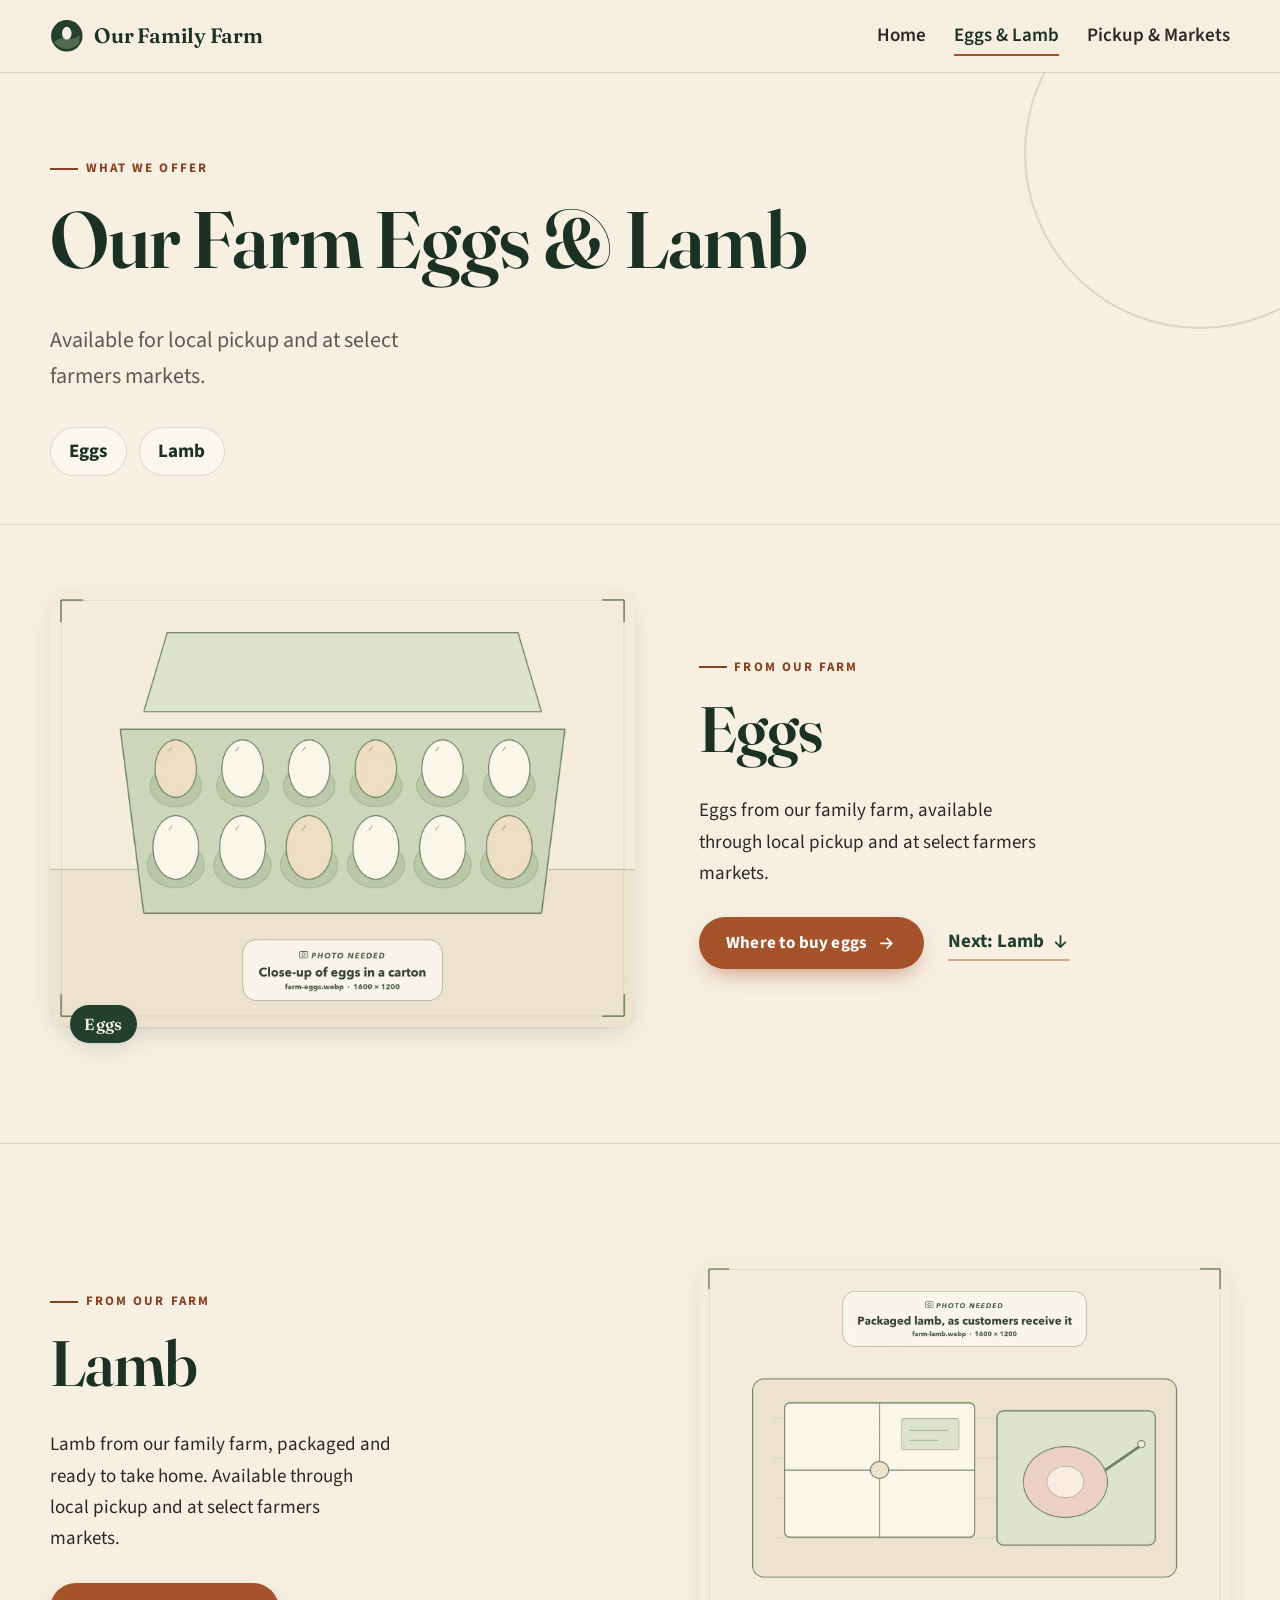
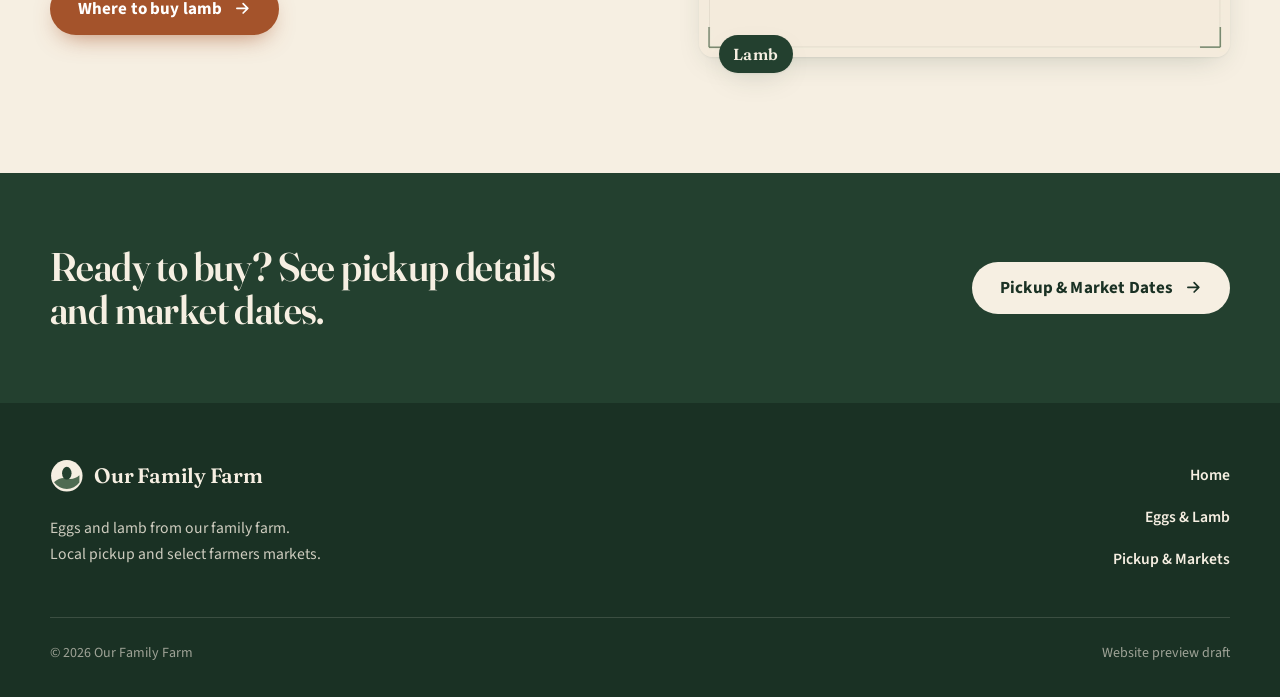
==== eggs-and-lamb/index.html @ 48b2b015 "Add family farm preview site: home, eggs & lamb, pickup & markets Static HTML/CSS/JS draft with illu" ====
<!doctype html>
<html lang="en" class="no-js">
<head>
  <meta charset="utf-8">
  <meta name="viewport" content="width=device-width, initial-scale=1">
  <title>Farm Eggs &amp; Lamb | Our Family Farm</title>
  <meta name="description" content="Eggs and lamb from our family farm, available for local pickup and at select farmers markets. See where to buy.">
  <!-- Preview draft: keep every page out of search results until launch. -->
  <meta name="robots" content="noindex, nofollow">
  <meta name="theme-color" content="#23402f">
  <meta property="og:type" content="website">
  <meta property="og:title" content="Farm Eggs &amp; Lamb | Our Family Farm">
  <meta property="og:description" content="Eggs and lamb from our family farm.">
  <script>
    document.documentElement.className = document.documentElement.className.replace("no-js", "js");
    setTimeout(function () { if (!window.__farmReady) document.documentElement.classList.add("reveal-fallback"); }, 2500);
  </script>
  <link rel="icon" href="../assets/images/favicon.svg" type="image/svg+xml">
  <link rel="preconnect" href="https://fonts.googleapis.com">
  <link rel="preconnect" href="https://fonts.gstatic.com" crossorigin>
  <link rel="stylesheet" href="https://fonts.googleapis.com/css2?family=Fraunces:opsz,wght@9..144,400..700&amp;family=Source+Sans+3:wght@400;600;700&amp;display=swap">
  <link rel="stylesheet" href="../assets/css/styles.css">
  <script src="../assets/js/main.js" defer></script>
</head>
<body>
  <a class="skip-link" href="#main">Skip to content</a>

  <header class="site-header">
    <div class="container header-inner">
      <a class="brand" href="../">
        <svg viewBox="0 0 64 64" aria-hidden="true"><circle cx="32" cy="32" r="30" fill="#23402f"/><path d="M8 44c8-7 16-9 24-7s16 1 24-6v14a30 30 0 0 1-48 0z" fill="#4f6b52"/><ellipse cx="32" cy="27" rx="9" ry="12" fill="#f6efe2"/></svg>
        <span>Our Family Farm</span>
      </a>
      <button class="nav-toggle" type="button" aria-expanded="false" aria-controls="site-nav" hidden>
        <span class="nav-toggle__icon" aria-hidden="true"><span></span><span></span><span></span></span>
        <span class="nav-toggle__label">Menu</span>
      </button>
      <nav id="site-nav" class="site-nav" aria-label="Main">
        <ul>
          <li><a href="../">Home</a></li>
          <li><a href="./" aria-current="page">Eggs &amp; Lamb</a></li>
          <li><a href="../pickup-and-markets/">Pickup &amp; Markets</a></li>
        </ul>
      </nav>
    </div>
  </header>

  <main id="main">
    <section class="page-hero" aria-labelledby="page-title">
      <div class="container">
        <p class="eyebrow">What we offer</p>
        <h1 id="page-title">Our Farm Eggs &amp; Lamb</h1>
        <p class="lede">Available for local pickup and at select farmers markets.</p>
        <ul class="jump-links" aria-label="On this page">
          <li><a href="#eggs">Eggs</a></li>
          <li><a href="#lamb">Lamb</a></li>
        </ul>
      </div>
    </section>

    <section id="eggs" class="product" aria-labelledby="eggs-title">
      <div class="container product__grid">
        <div class="product__media reveal">
          <img src="../assets/images/farm-eggs.webp" width="1600" height="1200" decoding="async"
               alt="Eggs from our farm in a carton">
          <span class="product__tag" aria-hidden="true">Eggs</span>
        </div>
        <div class="product__text reveal">
          <p class="eyebrow">From our farm</p>
          <h2 id="eggs-title">Eggs</h2>
          <p>Eggs from our family farm, available through local pickup and at select farmers markets.</p>
          <!-- EGG DETAILS: add confirmed quantities (e.g. per dozen), prices,
               and availability here once the farmer provides them. -->
          <div class="product__actions">
            <a class="button button--primary" href="../pickup-and-markets/">
              Where to buy eggs
              <svg viewBox="0 0 24 24" fill="none" stroke="currentColor" stroke-width="2.2" stroke-linecap="round" stroke-linejoin="round" aria-hidden="true"><path d="M5 12h14M13 6l6 6-6 6"/></svg>
            </a>
            <a class="text-link" href="#lamb">Next: Lamb
              <svg viewBox="0 0 24 24" fill="none" stroke="currentColor" stroke-width="2.2" stroke-linecap="round" stroke-linejoin="round" aria-hidden="true"><path d="M12 5v14M6 13l6 6 6-6"/></svg>
            </a>
          </div>
        </div>
      </div>
    </section>

    <section id="lamb" class="product product--flip" aria-labelledby="lamb-title">
      <div class="container product__grid">
        <div class="product__media reveal">
          <img src="../assets/images/farm-lamb.webp" width="1600" height="1200" loading="lazy" decoding="async"
               alt="Packaged lamb from our farm, ready for pickup">
          <span class="product__tag" aria-hidden="true">Lamb</span>
        </div>
        <div class="product__text reveal">
          <p class="eyebrow">From our farm</p>
          <h2 id="lamb-title">Lamb</h2>
          <p>Lamb from our family farm, packaged and ready to take home. Available through local pickup and at select farmers markets.</p>
          <!-- LAMB DETAILS: add confirmed cuts, package sizes, prices,
               and availability here once the farmer provides them. -->
          <div class="product__actions">
            <a class="button button--primary" href="../pickup-and-markets/">
              Where to buy lamb
              <svg viewBox="0 0 24 24" fill="none" stroke="currentColor" stroke-width="2.2" stroke-linecap="round" stroke-linejoin="round" aria-hidden="true"><path d="M5 12h14M13 6l6 6-6 6"/></svg>
            </a>
          </div>
        </div>
      </div>
    </section>

    <section class="cta-strip on-dark" aria-labelledby="cta-title">
      <div class="container cta-strip__inner reveal">
        <h2 id="cta-title">Ready to buy? See pickup details and market dates.</h2>
        <a class="button button--light" href="../pickup-and-markets/">
          Pickup &amp; Market Dates
          <svg viewBox="0 0 24 24" fill="none" stroke="currentColor" stroke-width="2.2" stroke-linecap="round" stroke-linejoin="round" aria-hidden="true"><path d="M5 12h14M13 6l6 6-6 6"/></svg>
        </a>
      </div>
    </section>
  </main>

  <footer class="site-footer">
    <div class="container">
      <div class="footer-grid">
        <div>
          <a class="brand" href="../">
            <svg viewBox="0 0 64 64" aria-hidden="true"><circle cx="32" cy="32" r="30" fill="#f6efe2"/><path d="M8 44c8-7 16-9 24-7s16 1 24-6v14a30 30 0 0 1-48 0z" fill="#4f6b52"/><ellipse cx="32" cy="27" rx="9" ry="12" fill="#23402f"/></svg>
            <span>Our Family Farm</span>
          </a>
          <p class="footer-tag">Eggs and lamb from our family farm. Local pickup and select farmers markets.</p>
        </div>
        <nav class="footer-nav" aria-label="Footer">
          <ul>
            <li><a href="../">Home</a></li>
            <li><a href="./">Eggs &amp; Lamb</a></li>
            <li><a href="../pickup-and-markets/">Pickup &amp; Markets</a></li>
          </ul>
        </nav>
      </div>
      <div class="footer-base">
        <span>&copy; 2026 Our Family Farm</span>
        <span>Website preview draft</span>
      </div>
    </div>
  </footer>
</body>
</html>
---- assets/css/styles.css ----
/* ==========================================================================
   Family farm preview — shared styles
   Palette: warm cream, deep green, charcoal, restrained terracotta accent.
   ========================================================================== */

:root {
  --cream: #f6efe2;
  --cream-deep: #ece1cb;
  --paper: #fbf7ef;
  --green: #23402f;
  --green-ink: #1a3124;
  --green-mid: #4f6b52;
  --green-soft: #dfe4cf;
  --charcoal: #2b2a27;
  --muted: #5b5a54;
  --accent: #a4532b;
  --accent-dark: #86421f;
  --line: rgba(43, 42, 39, 0.14);

  --font-display: "Fraunces", Georgia, "Times New Roman", serif;
  --font-body: "Source Sans 3", "Segoe UI", system-ui, -apple-system, sans-serif;

  --container: 1180px;
  --gutter: clamp(1.25rem, 4vw, 2.5rem);
  --section-y: clamp(4rem, 9vw, 7.5rem);
  --radius: 14px;
  --header-h: 72px;
  --shadow: 0 1px 2px rgba(35, 64, 47, 0.06), 0 10px 30px -12px rgba(35, 64, 47, 0.25);
  --shadow-lift: 0 2px 4px rgba(35, 64, 47, 0.08), 0 22px 44px -16px rgba(35, 64, 47, 0.38);
  --ease: cubic-bezier(0.2, 0.7, 0.2, 1);

  /* HERO CROP — one image, two tuned crops. Adjust these to reposition
     farm-pasture-hero.webp once the real photo is in place.            */
  --hero-pos-desktop: 50% 55%;
  --hero-pos-mobile: 50% 30%;
}

*, *::before, *::after { box-sizing: border-box; }

html { -webkit-text-size-adjust: 100%; scroll-padding-top: calc(var(--header-h) + 1rem); }
@media (prefers-reduced-motion: no-preference) { html { scroll-behavior: smooth; } }

body {
  margin: 0;
  background: var(--cream);
  color: var(--charcoal);
  font-family: var(--font-body);
  font-size: clamp(1.0625rem, 0.4vw + 1rem, 1.1875rem);
  line-height: 1.65;
  text-rendering: optimizeLegibility;
}

img { display: block; max-width: 100%; height: auto; }

a { color: var(--green); text-decoration-thickness: 1px; text-underline-offset: 0.2em; }
a:hover { color: var(--accent-dark); }

:focus-visible { outline: 3px solid var(--accent); outline-offset: 3px; border-radius: 4px; }

h1, h2, h3 {
  font-family: var(--font-display);
  font-weight: 600;
  line-height: 1.08;
  letter-spacing: -0.015em;
  color: var(--green-ink);
  margin: 0 0 0.5em;
  font-variation-settings: "opsz" 96;
}
h1 { font-size: clamp(2.5rem, 6.2vw + 0.5rem, 5rem); }
h2 { font-size: clamp(2rem, 3.4vw + 0.6rem, 3.25rem); }
h3 { font-size: clamp(1.5rem, 1.6vw + 0.8rem, 2rem); }
p { margin: 0 0 1em; }

.container { width: min(100% - 2 * var(--gutter), var(--container)); margin-inline: auto; }

.eyebrow {
  display: inline-flex; align-items: center; gap: 0.6em;
  font-size: 0.8125rem; font-weight: 700; letter-spacing: 0.16em; text-transform: uppercase;
  color: var(--accent-dark); margin: 0 0 1rem;
}
.eyebrow::before { content: ""; width: 1.75rem; height: 2px; background: currentColor; }

.lede { font-size: clamp(1.15rem, 0.8vw + 1rem, 1.375rem); color: var(--muted); max-width: 38ch; }

.skip-link {
  position: absolute; left: 1rem; top: -100px; z-index: 100;
  background: var(--green); color: var(--cream); padding: 0.75rem 1rem; border-radius: 8px;
}
.skip-link:focus { top: 1rem; color: var(--cream); }

/* ---------- Buttons ---------- */
.button {
  display: inline-flex; align-items: center; justify-content: center; gap: 0.6em;
  min-height: 3.25rem; padding: 0.85rem 1.6rem;
  border-radius: 999px; border: 2px solid transparent;
  font: 700 1.0625rem/1.2 var(--font-body); letter-spacing: 0.01em; text-decoration: none;
  transition: background-color 0.2s, color 0.2s, transform 0.2s var(--ease), box-shadow 0.2s;
}
.button svg { width: 1.1em; height: 1.1em; transition: transform 0.25s var(--ease); }
.button:hover svg { transform: translateX(3px); }
.button--primary { background: var(--accent); color: #fff; box-shadow: 0 10px 24px -10px rgba(164, 83, 43, 0.7); }
.button--primary:hover { background: var(--accent-dark); color: #fff; transform: translateY(-1px); }
.button--outline { border-color: currentColor; color: var(--green); }
.button--outline:hover { background: var(--green); border-color: var(--green); color: var(--cream); }
.button--light { background: var(--cream); color: var(--green-ink); }
.button--light:hover { background: #fff; color: var(--green-ink); transform: translateY(-1px); }
.on-dark :focus-visible { outline-color: #f2b38f; }

.text-link {
  display: inline-flex; align-items: center; gap: 0.4em;
  font-weight: 700; color: var(--green); text-decoration: none;
  border-bottom: 2px solid rgba(164, 83, 43, 0.45); padding-bottom: 2px;
}
.text-link:hover { border-bottom-color: var(--accent); color: var(--accent-dark); }
.text-link svg { width: 1em; height: 1em; transition: transform 0.25s var(--ease); }
.text-link:hover svg { transform: translateX(3px); }

/* ---------- Header & navigation ---------- */
.site-header {
  position: sticky; top: 0; z-index: 50;
  border-bottom: 1px solid var(--line);
}
/* Blur lives on a pseudo-element: backdrop-filter on the header itself would
   trap the fixed-position mobile menu inside the header box. */
.site-header::before {
  content: ""; position: absolute; inset: 0; z-index: -1;
  background: rgba(246, 239, 226, 0.94);
  backdrop-filter: saturate(1.4) blur(10px);
  -webkit-backdrop-filter: saturate(1.4) blur(10px);
}
.nav-open .site-header::before { background: var(--cream); }
.header-inner { display: flex; align-items: center; justify-content: space-between; gap: 1rem; min-height: var(--header-h); }

.brand {
  display: inline-flex; align-items: center; gap: 0.65rem;
  font-family: var(--font-display); font-weight: 600; font-size: 1.3rem; letter-spacing: -0.01em;
  color: var(--green-ink); text-decoration: none;
}
.brand:hover { color: var(--green-ink); }
.brand svg { width: 2.1rem; height: 2.1rem; flex: none; }

.site-nav ul { list-style: none; margin: 0; padding: 0; display: flex; flex-wrap: wrap; gap: 0.25rem 1.75rem; }
.site-nav a {
  position: relative; display: inline-block; padding: 0.5rem 0;
  font-weight: 600; color: var(--charcoal); text-decoration: none;
}
.site-nav a::after {
  content: ""; position: absolute; left: 0; right: 0; bottom: 0.2rem; height: 2px;
  background: var(--accent); transform: scaleX(0); transform-origin: left; transition: transform 0.3s var(--ease);
}
.site-nav a:hover::after, .site-nav a[aria-current="page"]::after { transform: scaleX(1); }
.site-nav a[aria-current="page"] { color: var(--green-ink); }

.nav-toggle {
  display: none; align-items: center; gap: 0.55rem;
  min-height: 2.75rem; padding: 0.5rem 1rem;
  border: 1.5px solid var(--green); border-radius: 999px; background: transparent;
  font: 700 1rem/1 var(--font-body); color: var(--green-ink); cursor: pointer;
}
.nav-toggle:hover { background: var(--green); color: var(--cream); }
.nav-toggle__icon { position: relative; width: 18px; height: 12px; }
.nav-toggle__icon span {
  position: absolute; left: 0; width: 100%; height: 2px; background: currentColor; border-radius: 2px;
  transition: transform 0.25s var(--ease), opacity 0.2s, top 0.25s var(--ease);
}
.nav-toggle__icon span:nth-child(1) { top: 0; }
.nav-toggle__icon span:nth-child(2) { top: 5px; }
.nav-toggle__icon span:nth-child(3) { top: 10px; }
.nav-toggle[aria-expanded="true"] .nav-toggle__icon span:nth-child(1) { top: 5px; transform: rotate(45deg); }
.nav-toggle[aria-expanded="true"] .nav-toggle__icon span:nth-child(2) { opacity: 0; }
.nav-toggle[aria-expanded="true"] .nav-toggle__icon span:nth-child(3) { top: 5px; transform: rotate(-45deg); }

/* Mobile: without JS the nav stays a visible wrapped list.
   With JS it becomes a full-screen panel opened by the Menu button. */
@media (max-width: 859px) {
  .no-js .header-inner { flex-wrap: wrap; padding-block: 0.75rem; }
  .no-js .site-nav { width: 100%; }
  .js .nav-toggle { display: inline-flex; }
  .js .site-nav {
    position: fixed; inset: var(--header-h) 0 0 0; z-index: 49;
    background: var(--cream);
    padding: 2rem var(--gutter) 3rem;
    overflow-y: auto;
    visibility: hidden; opacity: 0; transform: translateY(-10px);
    transition: opacity 0.25s var(--ease), transform 0.3s var(--ease), visibility 0s linear 0.3s;
  }
  .js.nav-open .site-nav {
    visibility: visible; opacity: 1; transform: none;
    transition: opacity 0.25s var(--ease), transform 0.3s var(--ease), visibility 0s;
  }
  .js .site-nav ul { flex-direction: column; gap: 0; }
  .js .site-nav li { border-bottom: 1px solid var(--line); }
  .js .site-nav a { display: block; padding: 1.1rem 0; font-family: var(--font-display); font-size: 1.85rem; font-weight: 500; }
  .js .site-nav a::after { display: none; }
  .js .site-nav a[aria-current="page"] { color: var(--accent-dark); }
  .nav-open body { overflow: hidden; }
}

/* ---------- Hero ---------- */
.hero {
  position: relative; isolation: isolate; overflow: hidden;
  display: flex; align-items: flex-end;
  min-height: min(calc(100svh - var(--header-h)), 860px);
  min-height: min(calc(100vh - var(--header-h)), 860px);
  min-height: min(calc(100svh - var(--header-h)), 860px);
  background: var(--green);
  color: var(--cream);
}
.hero__media { position: absolute; inset: 0; z-index: -2; margin: 0; }
.hero__media img { width: 100%; height: 100%; object-fit: cover; object-position: var(--hero-pos-mobile); }
.hero::before {
  content: ""; position: absolute; inset: 0; z-index: -1;
  background:
    linear-gradient(to top, rgba(22, 40, 29, 0.94) 0%, rgba(22, 40, 29, 0.82) 38%, rgba(22, 40, 29, 0.25) 66%, rgba(22, 40, 29, 0) 82%);
}
.hero__content { padding-block: clamp(3rem, 8vw, 6rem); max-width: 46rem; }
.hero h1 { color: var(--cream); margin-bottom: 1.25rem; text-wrap: balance; }
.hero__sub { font-size: clamp(1.15rem, 1vw + 0.95rem, 1.45rem); color: rgba(246, 239, 226, 0.9); max-width: 32ch; margin-bottom: 2rem; }
.hero .eyebrow { color: #f0c4a6; }

@media (min-width: 900px) {
  .hero__media img { object-position: var(--hero-pos-desktop); }
  .hero::before {
    background:
      linear-gradient(100deg, rgba(22, 40, 29, 0.9) 0%, rgba(22, 40, 29, 0.72) 38%, rgba(22, 40, 29, 0.1) 70%, rgba(22, 40, 29, 0) 100%),
      linear-gradient(to top, rgba(22, 40, 29, 0.55) 0%, rgba(22, 40, 29, 0) 45%);
  }
}

@media (prefers-reduced-motion: no-preference) {
  .js .hero__content > * { animation: rise 0.9s var(--ease) both; }
  .js .hero__content > *:nth-child(2) { animation-delay: 0.1s; }
  .js .hero__content > *:nth-child(3) { animation-delay: 0.2s; }
  .js .hero__content > *:nth-child(4) { animation-delay: 0.3s; }
  .js .hero__media img { animation: settle 1.6s var(--ease) both; }
}
@keyframes rise { from { opacity: 0; transform: translateY(18px); } to { opacity: 1; transform: none; } }
@keyframes settle { from { transform: scale(1.04); } to { transform: none; } }

/* ---------- Sections ---------- */
.section { padding-block: var(--section-y); }
.section-head { display: grid; gap: 1rem; margin-bottom: clamp(2rem, 4vw, 3.5rem); }
@media (min-width: 900px) {
  .section-head { grid-template-columns: 1.1fr 1fr; align-items: end; gap: 3rem; }
  .section-head .lede { justify-self: end; margin-bottom: 0.5rem; }
}
.section-head h2 { margin: 0; }

/* Product tiles (home) */
.tiles { display: grid; gap: clamp(1.25rem, 3vw, 2rem); }
@media (min-width: 700px) { .tiles { grid-template-columns: 1fr 1fr; } }
.tile {
  position: relative; display: flex; flex-direction: column;
  background: var(--paper); border: 1px solid var(--line); border-radius: var(--radius);
  overflow: hidden; color: inherit; text-decoration: none; box-shadow: var(--shadow);
  transition: transform 0.35s var(--ease), box-shadow 0.35s var(--ease), border-color 0.35s;
}
.tile__media { aspect-ratio: 4 / 3; overflow: hidden; background: var(--cream-deep); }
.tile__media img { width: 100%; height: 100%; object-fit: cover; transition: transform 0.7s var(--ease); }
.tile__body { display: grid; gap: 0.35rem; padding: clamp(1.25rem, 3vw, 2rem); }
.tile__title { font-family: var(--font-display); font-size: clamp(1.9rem, 2vw + 1rem, 2.5rem); font-weight: 600; line-height: 1.1; color: var(--green-ink); margin: 0; }
.tile__text { color: var(--muted); margin: 0; }
.tile__cta { display: inline-flex; align-items: center; gap: 0.45em; margin-top: 0.75rem; font-weight: 700; color: var(--accent-dark); }
.tile__cta svg { width: 1.05em; height: 1.05em; transition: transform 0.3s var(--ease); }
.tile:hover, .tile:focus-visible { transform: translateY(-6px); box-shadow: var(--shadow-lift); border-color: rgba(164, 83, 43, 0.4); }
.tile:hover .tile__media img, .tile:focus-visible .tile__media img { transform: scale(1.04); }
.tile:hover .tile__cta svg, .tile:focus-visible .tile__cta svg { transform: translateX(5px); }
.tile:focus-visible { outline: 3px solid var(--accent); outline-offset: 4px; border-radius: var(--radius); }

/* Family story (home) — offset portrait + text on a deeper cream band */
.story { background: var(--cream-deep); position: relative; overflow: hidden; }
.story__grid { display: grid; gap: clamp(2.5rem, 6vw, 5rem); align-items: center; }
@media (min-width: 860px) { .story__grid { grid-template-columns: 0.85fr 1fr; } }
.story__media { position: relative; max-width: 460px; width: 100%; justify-self: center; }
.story__media::before {
  content: ""; position: absolute; inset: 1.25rem -1.25rem -1.25rem 1.25rem;
  border: 2px solid var(--green-mid); border-radius: var(--radius); opacity: 0.5;
}
.story__media img { position: relative; aspect-ratio: 4 / 5; width: 100%; object-fit: cover; border-radius: var(--radius); box-shadow: var(--shadow); }
.story__text p { max-width: 36ch; font-size: 1.15em; }
.story__text h2 { max-width: 14ch; }

/* Where-to-buy band */
.band { background: var(--green); color: var(--cream); }
.band h2 { color: var(--cream); }
.band__grid { display: grid; gap: 2.5rem; align-items: center; }
@media (min-width: 860px) { .band__grid { grid-template-columns: 1.2fr 1fr; gap: 4rem; } }
.band__ways { display: grid; gap: 1rem; margin: 0 0 2rem; padding: 0; list-style: none; }
@media (min-width: 560px) { .band__ways { grid-template-columns: 1fr 1fr; } }
.band__ways li {
  display: flex; gap: 0.9rem; align-items: flex-start;
  padding: 1.25rem; border: 1px solid rgba(246, 239, 226, 0.2); border-radius: var(--radius);
  background: rgba(246, 239, 226, 0.05);
}
.band__ways svg { width: 2rem; height: 2rem; flex: none; color: #f0c4a6; }
.band__ways strong { display: block; font-family: var(--font-display); font-size: 1.3rem; font-weight: 600; }
.band__ways span { color: rgba(246, 239, 226, 0.78); font-size: 0.98rem; }
.band__lede { color: rgba(246, 239, 226, 0.85); max-width: 34ch; font-size: 1.15em; }
.band .eyebrow { color: #f0c4a6; }

/* ---------- Inner page hero ---------- */
.page-hero { padding-block: clamp(2.75rem, 6vw, 4.75rem) clamp(2rem, 4vw, 3rem); border-bottom: 1px solid var(--line); position: relative; overflow: hidden; }
.page-hero::after {
  content: ""; position: absolute; right: -6rem; top: -6rem; width: 22rem; height: 22rem;
  border-radius: 50%; border: 2px solid rgba(79, 107, 82, 0.18); pointer-events: none;
}
.page-hero h1 { max-width: 16ch; text-wrap: balance; }
.jump-links { display: flex; flex-wrap: wrap; gap: 0.75rem; margin: 2rem 0 0; padding: 0; list-style: none; }
.jump-links a {
  display: inline-flex; align-items: center; gap: 0.5em; min-height: 2.75rem; padding: 0.5rem 1.15rem;
  border: 1.5px solid var(--line); border-radius: 999px; background: var(--paper);
  font-weight: 700; color: var(--green-ink); text-decoration: none; transition: border-color 0.2s, background-color 0.2s;
}
.jump-links a:hover { border-color: var(--accent); color: var(--accent-dark); }

/* ---------- Product sections (Eggs & Lamb page) — alternating split ---------- */
.product { padding-block: var(--section-y); }
.product + .product { border-top: 1px solid var(--line); }
.page-hero + .product, .page-hero + .pickup { padding-top: clamp(2.5rem, 5vw, 4rem); }
.product__grid { display: grid; gap: clamp(2rem, 5vw, 4.5rem); align-items: center; }
@media (min-width: 860px) {
  .product__grid { grid-template-columns: 1.1fr 1fr; }
  .product--flip .product__media { order: 2; }
}
.product__media { position: relative; }
.product__media img { aspect-ratio: 4 / 3; width: 100%; object-fit: cover; border-radius: var(--radius); box-shadow: var(--shadow); }
.product__tag {
  position: absolute; left: 1.25rem; bottom: -0.95rem; box-shadow: var(--shadow);
  font-family: var(--font-display); font-size: 1rem; font-weight: 600; letter-spacing: 0.02em;
  background: var(--green); color: var(--cream); padding: 0.35rem 0.9rem; border-radius: 999px;
}
.product__text h2 { font-size: clamp(2.5rem, 4vw + 0.8rem, 4rem); }
.product__text p { max-width: 38ch; }
.product__actions { display: flex; flex-wrap: wrap; gap: 1rem 1.5rem; align-items: center; margin-top: 1.75rem; }

.cta-strip { background: var(--green); color: var(--cream); padding-block: clamp(3rem, 6vw, 4.5rem); }
.cta-strip__inner { display: flex; flex-wrap: wrap; gap: 1.5rem 2rem; align-items: center; justify-content: space-between; }
.cta-strip h2 { color: var(--cream); margin: 0; font-size: clamp(1.75rem, 2.4vw + 0.8rem, 2.5rem); max-width: 22ch; }

/* ---------- Pickup & Markets page — cards + schedule ---------- */
.ways-nav { display: grid; gap: 1rem; margin-top: 2.25rem; }
@media (min-width: 640px) { .ways-nav { grid-template-columns: 1fr 1fr; max-width: 46rem; } }

.pickup { padding-block: var(--section-y); }
.pickup__card {
  display: grid; gap: 2rem; padding: clamp(1.75rem, 5vw, 3.5rem);
  background: var(--paper); border: 1px solid var(--line); border-radius: calc(var(--radius) + 6px);
  box-shadow: var(--shadow); position: relative; overflow: hidden;
}
@media (min-width: 860px) { .pickup__card { grid-template-columns: auto 1fr; align-items: start; gap: 3rem; } }
.pickup__icon {
  width: 5.5rem; height: 5.5rem; border-radius: 50%; display: grid; place-items: center;
  background: var(--green-soft); color: var(--green);
}
.pickup__icon svg { width: 2.6rem; height: 2.6rem; }
.pickup__card h2 { margin-bottom: 0.4em; }
.pickup__card p { max-width: 46ch; }
.notice {
  display: flex; gap: 0.75rem; align-items: flex-start; margin-top: 1.5rem; padding: 1rem 1.25rem;
  border-left: 3px solid var(--accent); background: rgba(164, 83, 43, 0.06); border-radius: 0 10px 10px 0;
  color: var(--charcoal);
}
.notice svg { width: 1.3rem; height: 1.3rem; flex: none; margin-top: 0.2rem; color: var(--accent-dark); }

.markets { padding-block: var(--section-y); background: var(--cream-deep); }
.markets__grid { display: grid; gap: clamp(2rem, 5vw, 4rem); }
@media (min-width: 960px) { .markets__grid { grid-template-columns: 1fr 1.15fr; align-items: start; } }
.markets__media img { aspect-ratio: 16 / 10; width: 100%; object-fit: cover; border-radius: var(--radius); box-shadow: var(--shadow); }
@media (min-width: 960px) { .markets__media { position: sticky; top: calc(var(--header-h) + 2rem); } }

.schedule { list-style: none; margin: 1.5rem 0 0; padding: 0; display: grid; gap: 1rem; }
.schedule__empty {
  display: flex; gap: 1rem; align-items: center;
  padding: 1.5rem; border: 2px dashed rgba(79, 107, 82, 0.4); border-radius: var(--radius);
  background: rgba(251, 247, 239, 0.6); font-weight: 600; color: var(--green-ink); margin: 1.5rem 0 0;
}
.schedule__empty svg { width: 2rem; height: 2rem; flex: none; color: var(--green-mid); }
.market {
  display: grid; grid-template-columns: auto 1fr; gap: 0.25rem 1.25rem;
  padding: 1.25rem 1.5rem; background: var(--paper); border: 1px solid var(--line); border-radius: var(--radius);
}
.market__date {
  grid-row: span 3; display: grid; place-items: center; align-content: center;
  width: 4.5rem; height: 4.5rem; border-radius: 12px; background: var(--green); color: var(--cream);
  font-family: var(--font-display); line-height: 1; text-align: center;
}
.market__date .m { font-size: 0.8rem; letter-spacing: 0.12em; text-transform: uppercase; font-family: var(--font-body); font-weight: 700; }
.market__date .d { font-size: 1.9rem; font-weight: 600; }
.market__name { font-family: var(--font-display); font-size: 1.35rem; font-weight: 600; color: var(--green-ink); margin: 0; }
.market__meta { margin: 0; color: var(--muted); font-size: 0.98rem; }

/* ---------- Footer ---------- */
.site-footer { background: var(--green-ink); color: rgba(246, 239, 226, 0.82); padding-block: 3.5rem 2rem; font-size: 0.98rem; }
.footer-grid { display: grid; gap: 2rem; }
@media (min-width: 760px) { .footer-grid { grid-template-columns: 1.3fr 1fr; align-items: start; } }
.site-footer .brand { color: var(--cream); }
.site-footer .brand:hover { color: var(--cream); }
.footer-tag { margin: 0.9rem 0 0; max-width: 34ch; }
.footer-nav ul { list-style: none; margin: 0; padding: 0; display: grid; gap: 0.5rem; }
@media (min-width: 760px) { .footer-nav ul { justify-items: end; } }
.footer-nav a { color: var(--cream); text-decoration: none; font-weight: 600; padding: 0.25rem 0; display: inline-block; }
.footer-nav a:hover { color: #f0c4a6; text-decoration: underline; }
.footer-base {
  margin-top: 2.5rem; padding-top: 1.5rem; border-top: 1px solid rgba(246, 239, 226, 0.15);
  display: flex; flex-wrap: wrap; gap: 0.5rem 1.5rem; justify-content: space-between; font-size: 0.875rem; color: rgba(246, 239, 226, 0.6);
}
.site-footer :focus-visible { outline-color: #f2b38f; }

/* ---------- Scroll reveals (JS only; content stays visible without JS) ---------- */
@media (prefers-reduced-motion: no-preference) {
  .js .reveal { opacity: 0; transform: translateY(26px); transition: opacity 0.8s var(--ease), transform 0.8s var(--ease); }
  .js .reveal.is-visible { opacity: 1; transform: none; }
  .js .stagger > * { opacity: 0; transform: translateY(34px); transition: opacity 0.75s var(--ease), transform 0.75s var(--ease), box-shadow 0.35s var(--ease), border-color 0.35s; transition-delay: calc(var(--i, 0) * 140ms); }
  .js .stagger.is-visible > * { opacity: 1; transform: none; }
  .js .stagger.is-visible > .tile:hover, .js .stagger.is-visible > .tile:focus-visible { transform: translateY(-6px); transition-delay: 0s; }
  .reveal-fallback .reveal, .reveal-fallback .stagger > * { opacity: 1 !important; transform: none !important; }
}

@media (prefers-reduced-motion: reduce) {
  *, *::before, *::after { animation-duration: 0.01ms !important; animation-iteration-count: 1 !important; transition-duration: 0.01ms !important; transition-delay: 0s !important; }
  .tile:hover, .tile:focus-visible { transform: none; }
  .tile:hover .tile__media img, .tile:focus-visible .tile__media img { transform: none; }
}
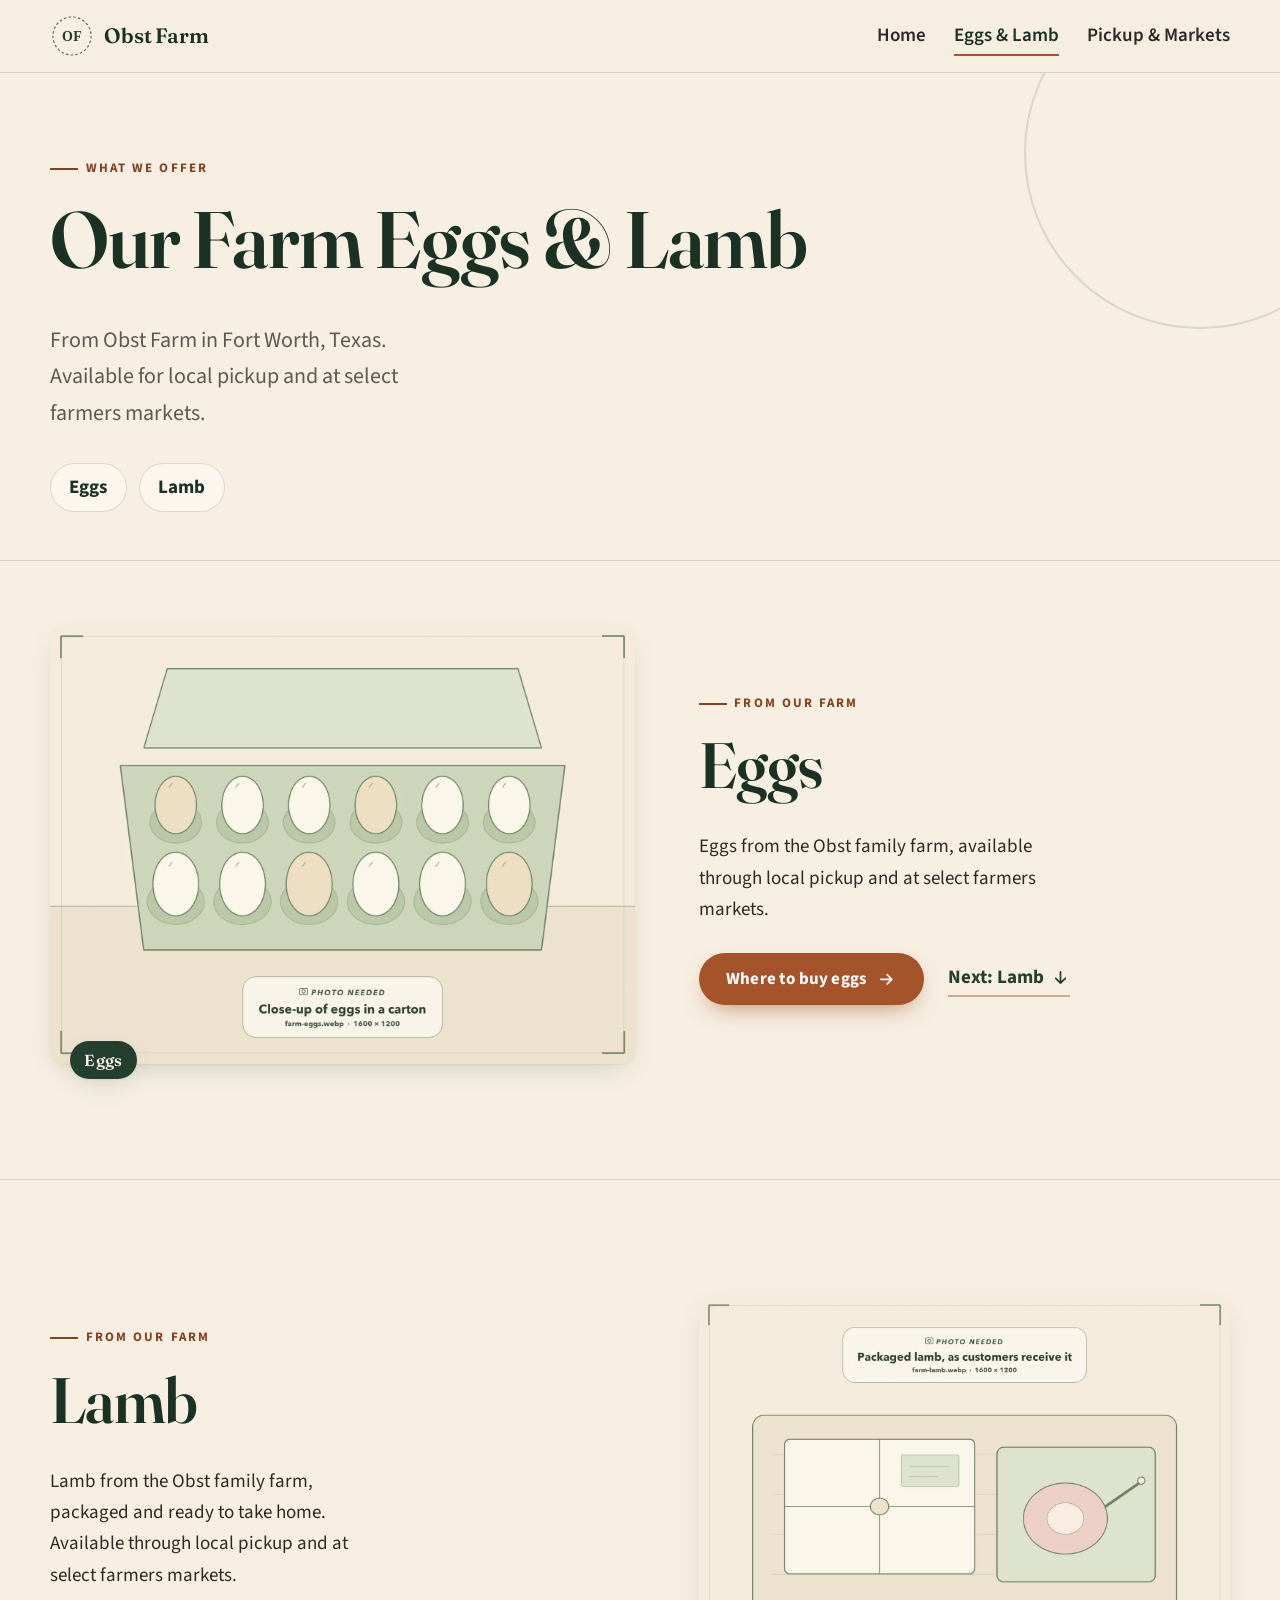
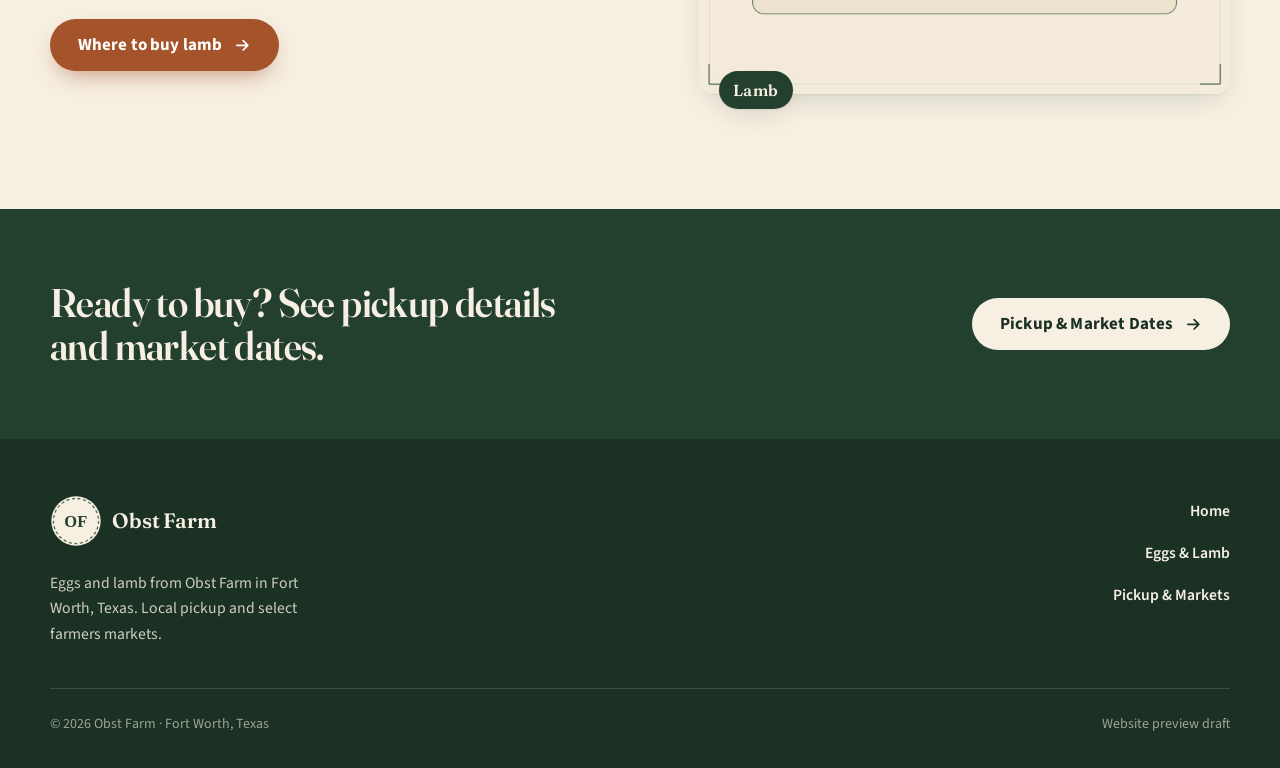
==== commit 270f3dac: "Brand preview as Obst Farm, Fort Worth, Texas Use Obst Farm in header, footer, titles, and meta desc" ====
--- a/eggs-and-lamb/index.html
+++ b/eggs-and-lamb/index.html
@@ -3,14 +3,14 @@
 <head>
   <meta charset="utf-8">
   <meta name="viewport" content="width=device-width, initial-scale=1">
-  <title>Farm Eggs &amp; Lamb | Our Family Farm</title>
-  <meta name="description" content="Eggs and lamb from our family farm, available for local pickup and at select farmers markets. See where to buy.">
+  <title>Farm Eggs &amp; Lamb | Obst Farm</title>
+  <meta name="description" content="Eggs and lamb from Obst Farm in Fort Worth, Texas, available for local pickup and at select farmers markets. See where to buy.">
   <!-- Preview draft: keep every page out of search results until launch. -->
   <meta name="robots" content="noindex, nofollow">
   <meta name="theme-color" content="#23402f">
   <meta property="og:type" content="website">
-  <meta property="og:title" content="Farm Eggs &amp; Lamb | Our Family Farm">
-  <meta property="og:description" content="Eggs and lamb from our family farm.">
+  <meta property="og:title" content="Farm Eggs &amp; Lamb | Obst Farm">
+  <meta property="og:description" content="Eggs and lamb from Obst Farm in Fort Worth, Texas.">
   <script>
     document.documentElement.className = document.documentElement.className.replace("no-js", "js");
     setTimeout(function () { if (!window.__farmReady) document.documentElement.classList.add("reveal-fallback"); }, 2500);
@@ -28,8 +28,8 @@
   <header class="site-header">
     <div class="container header-inner">
       <a class="brand" href="../">
-        <svg viewBox="0 0 64 64" aria-hidden="true"><circle cx="32" cy="32" r="30" fill="#23402f"/><path d="M8 44c8-7 16-9 24-7s16 1 24-6v14a30 30 0 0 1-48 0z" fill="#4f6b52"/><ellipse cx="32" cy="27" rx="9" ry="12" fill="#f6efe2"/></svg>
-        <span>Our Family Farm</span>
+        <img class="brand__logo" src="../assets/images/obst-farm-logo.svg" width="44" height="44" alt="">
+        <span>Obst Farm</span>
       </a>
       <button class="nav-toggle" type="button" aria-expanded="false" aria-controls="site-nav" hidden>
         <span class="nav-toggle__icon" aria-hidden="true"><span></span><span></span><span></span></span>
@@ -50,7 +50,7 @@
       <div class="container">
         <p class="eyebrow">What we offer</p>
         <h1 id="page-title">Our Farm Eggs &amp; Lamb</h1>
-        <p class="lede">Available for local pickup and at select farmers markets.</p>
+        <p class="lede">From Obst Farm in Fort Worth, Texas. Available for local pickup and at select farmers markets.</p>
         <ul class="jump-links" aria-label="On this page">
           <li><a href="#eggs">Eggs</a></li>
           <li><a href="#lamb">Lamb</a></li>
@@ -68,9 +68,11 @@
         <div class="product__text reveal">
           <p class="eyebrow">From our farm</p>
           <h2 id="eggs-title">Eggs</h2>
-          <p>Eggs from our family farm, available through local pickup and at select farmers markets.</p>
+          <p>Eggs from the Obst family farm, available through local pickup and at select farmers markets.</p>
           <!-- EGG DETAILS: add confirmed quantities (e.g. per dozen), prices,
-               and availability here once the farmer provides them. -->
+               and availability here once Daniel provides them.
+               Do NOT call the eggs "pasture-raised" or "grass-fed" until Daniel
+               confirms the claim applies to eggs. -->
           <div class="product__actions">
             <a class="button button--primary" href="../pickup-and-markets/">
               Where to buy eggs
@@ -94,9 +96,11 @@
         <div class="product__text reveal">
           <p class="eyebrow">From our farm</p>
           <h2 id="lamb-title">Lamb</h2>
-          <p>Lamb from our family farm, packaged and ready to take home. Available through local pickup and at select farmers markets.</p>
+          <p>Lamb from the Obst family farm, packaged and ready to take home. Available through local pickup and at select farmers markets.</p>
           <!-- LAMB DETAILS: add confirmed cuts, package sizes, prices,
-               and availability here once the farmer provides them. -->
+               and availability here once Daniel provides them.
+               Do NOT call the lamb "grass-fed" or "pasture-raised" until Daniel
+               confirms the claim applies to lamb. -->
           <div class="product__actions">
             <a class="button button--primary" href="../pickup-and-markets/">
               Where to buy lamb
@@ -123,10 +127,10 @@
       <div class="footer-grid">
         <div>
           <a class="brand" href="../">
-            <svg viewBox="0 0 64 64" aria-hidden="true"><circle cx="32" cy="32" r="30" fill="#f6efe2"/><path d="M8 44c8-7 16-9 24-7s16 1 24-6v14a30 30 0 0 1-48 0z" fill="#4f6b52"/><ellipse cx="32" cy="27" rx="9" ry="12" fill="#23402f"/></svg>
-            <span>Our Family Farm</span>
+            <img class="brand__logo brand__logo--footer" src="../assets/images/obst-farm-logo.svg" width="44" height="44" alt="" loading="lazy">
+            <span>Obst Farm</span>
           </a>
-          <p class="footer-tag">Eggs and lamb from our family farm. Local pickup and select farmers markets.</p>
+          <p class="footer-tag">Eggs and lamb from Obst Farm in Fort Worth, Texas. Local pickup and select farmers markets.</p>
         </div>
         <nav class="footer-nav" aria-label="Footer">
           <ul>
@@ -137,7 +141,7 @@
         </nav>
       </div>
       <div class="footer-base">
-        <span>&copy; 2026 Our Family Farm</span>
+        <span>&copy; 2026 Obst Farm &middot; Fort Worth, Texas</span>
         <span>Website preview draft</span>
       </div>
     </div>
--- a/assets/css/styles.css
+++ b/assets/css/styles.css
@@ -137,7 +137,10 @@
   color: var(--green-ink); text-decoration: none;
 }
 .brand:hover { color: var(--green-ink); }
-.brand svg { width: 2.1rem; height: 2.1rem; flex: none; }
+/* LOGO SLOT — assets/images/obst-farm-logo.svg (placeholder until Daniel's clean file arrives).
+   Height is fixed; width follows the logo's own proportions up to --logo-max-w. */
+.brand__logo { height: 44px; width: auto; max-width: var(--logo-max-w, 160px); flex: none; object-fit: contain; }
+.brand__logo--footer { height: 52px; }
 
 .site-nav ul { list-style: none; margin: 0; padding: 0; display: flex; flex-wrap: wrap; gap: 0.25rem 1.75rem; }
 .site-nav a {
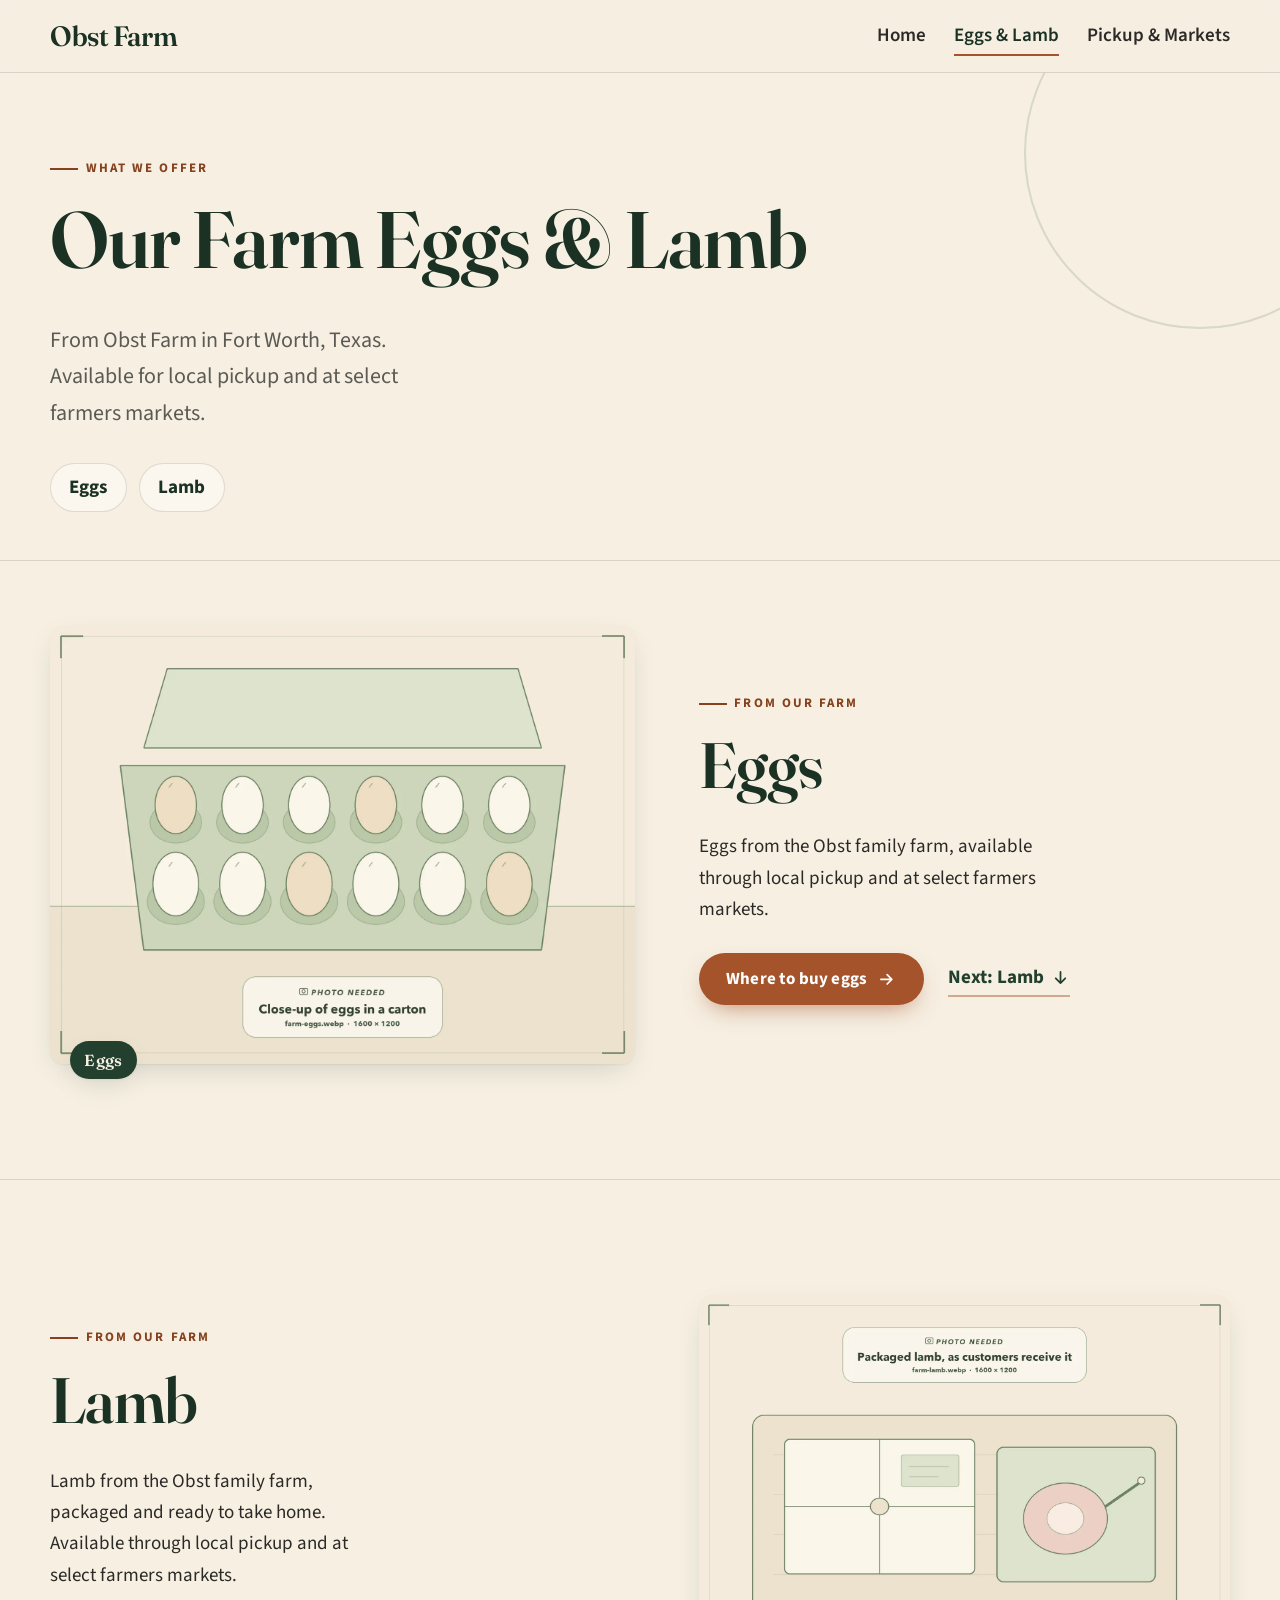
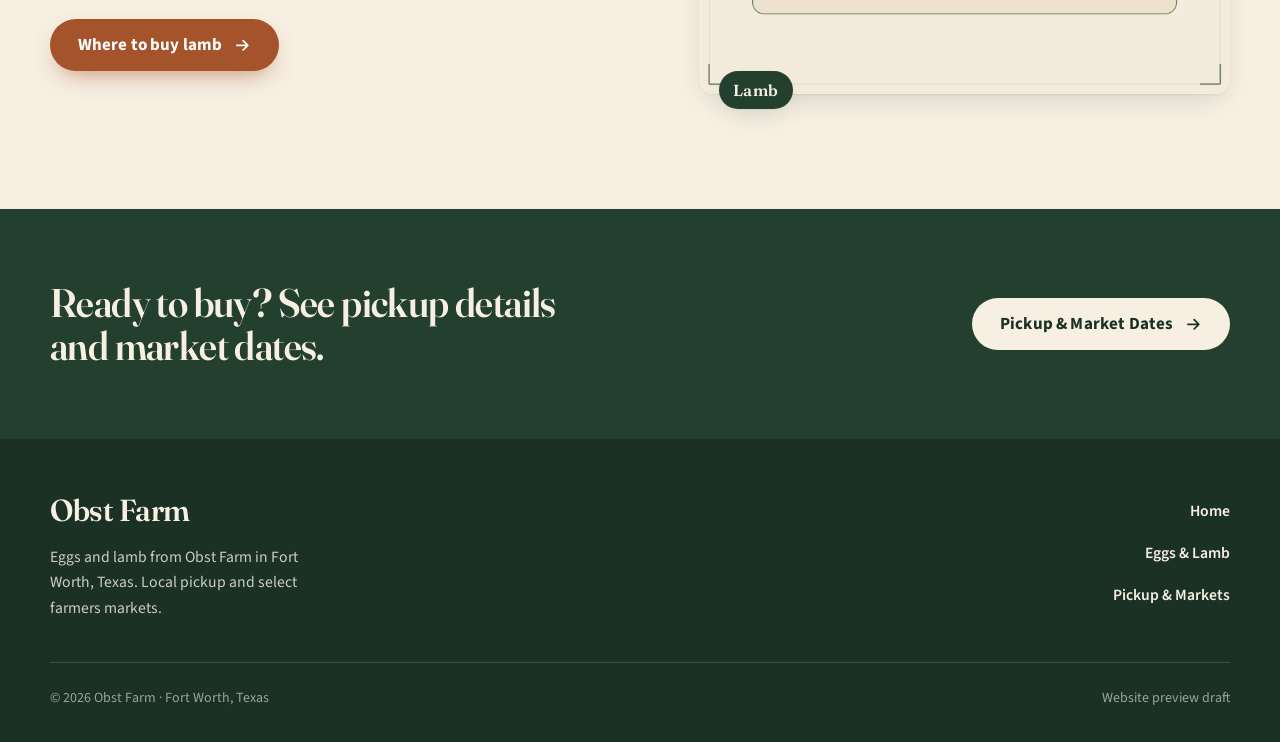
==== commit 9dc4d263: "Use Obst Farm wordmark in header and footer; single-O favicon Replace the OF monogram placeholder wi" ====
--- a/eggs-and-lamb/index.html
+++ b/eggs-and-lamb/index.html
@@ -27,9 +27,8 @@
 
   <header class="site-header">
     <div class="container header-inner">
-      <a class="brand" href="../">
-        <img class="brand__logo" src="../assets/images/obst-farm-logo.svg" width="44" height="44" alt="">
-        <span>Obst Farm</span>
+      <a class="brand" href="../" aria-label="Obst Farm home">
+        <span class="brand__wordmark">Obst Farm</span>
       </a>
       <button class="nav-toggle" type="button" aria-expanded="false" aria-controls="site-nav" hidden>
         <span class="nav-toggle__icon" aria-hidden="true"><span></span><span></span><span></span></span>
@@ -126,9 +125,8 @@
     <div class="container">
       <div class="footer-grid">
         <div>
-          <a class="brand" href="../">
-            <img class="brand__logo brand__logo--footer" src="../assets/images/obst-farm-logo.svg" width="44" height="44" alt="" loading="lazy">
-            <span>Obst Farm</span>
+          <a class="brand" href="../" aria-label="Obst Farm home">
+            <span class="brand__wordmark">Obst Farm</span>
           </a>
           <p class="footer-tag">Eggs and lamb from Obst Farm in Fort Worth, Texas. Local pickup and select farmers markets.</p>
         </div>
--- a/assets/css/styles.css
+++ b/assets/css/styles.css
@@ -132,15 +132,17 @@
 .header-inner { display: flex; align-items: center; justify-content: space-between; gap: 1rem; min-height: var(--header-h); }
 
 .brand {
-  display: inline-flex; align-items: center; gap: 0.65rem;
-  font-family: var(--font-display); font-weight: 600; font-size: 1.3rem; letter-spacing: -0.01em;
-  color: var(--green-ink); text-decoration: none;
+  display: inline-flex; align-items: center; flex: none;
+  color: var(--green-ink); text-decoration: none; white-space: nowrap;
 }
 .brand:hover { color: var(--green-ink); }
-/* LOGO SLOT — assets/images/obst-farm-logo.svg (placeholder until Daniel's clean file arrives).
-   Height is fixed; width follows the logo's own proportions up to --logo-max-w. */
-.brand__logo { height: 44px; width: auto; max-width: var(--logo-max-w, 160px); flex: none; object-fit: contain; }
-.brand__logo--footer { height: 52px; }
+/* WORDMARK — live text in the headline serif. Swap for Daniel's logo file later (see README). */
+.brand__wordmark {
+  font-family: var(--font-display); font-weight: 600; letter-spacing: -0.015em; line-height: 1;
+  font-size: clamp(1.45rem, 1vw + 1.15rem, 1.75rem);
+  font-variation-settings: "opsz" 72;
+}
+.site-footer .brand__wordmark { font-size: 1.9rem; }
 
 .site-nav ul { list-style: none; margin: 0; padding: 0; display: flex; flex-wrap: wrap; gap: 0.25rem 1.75rem; }
 .site-nav a {
